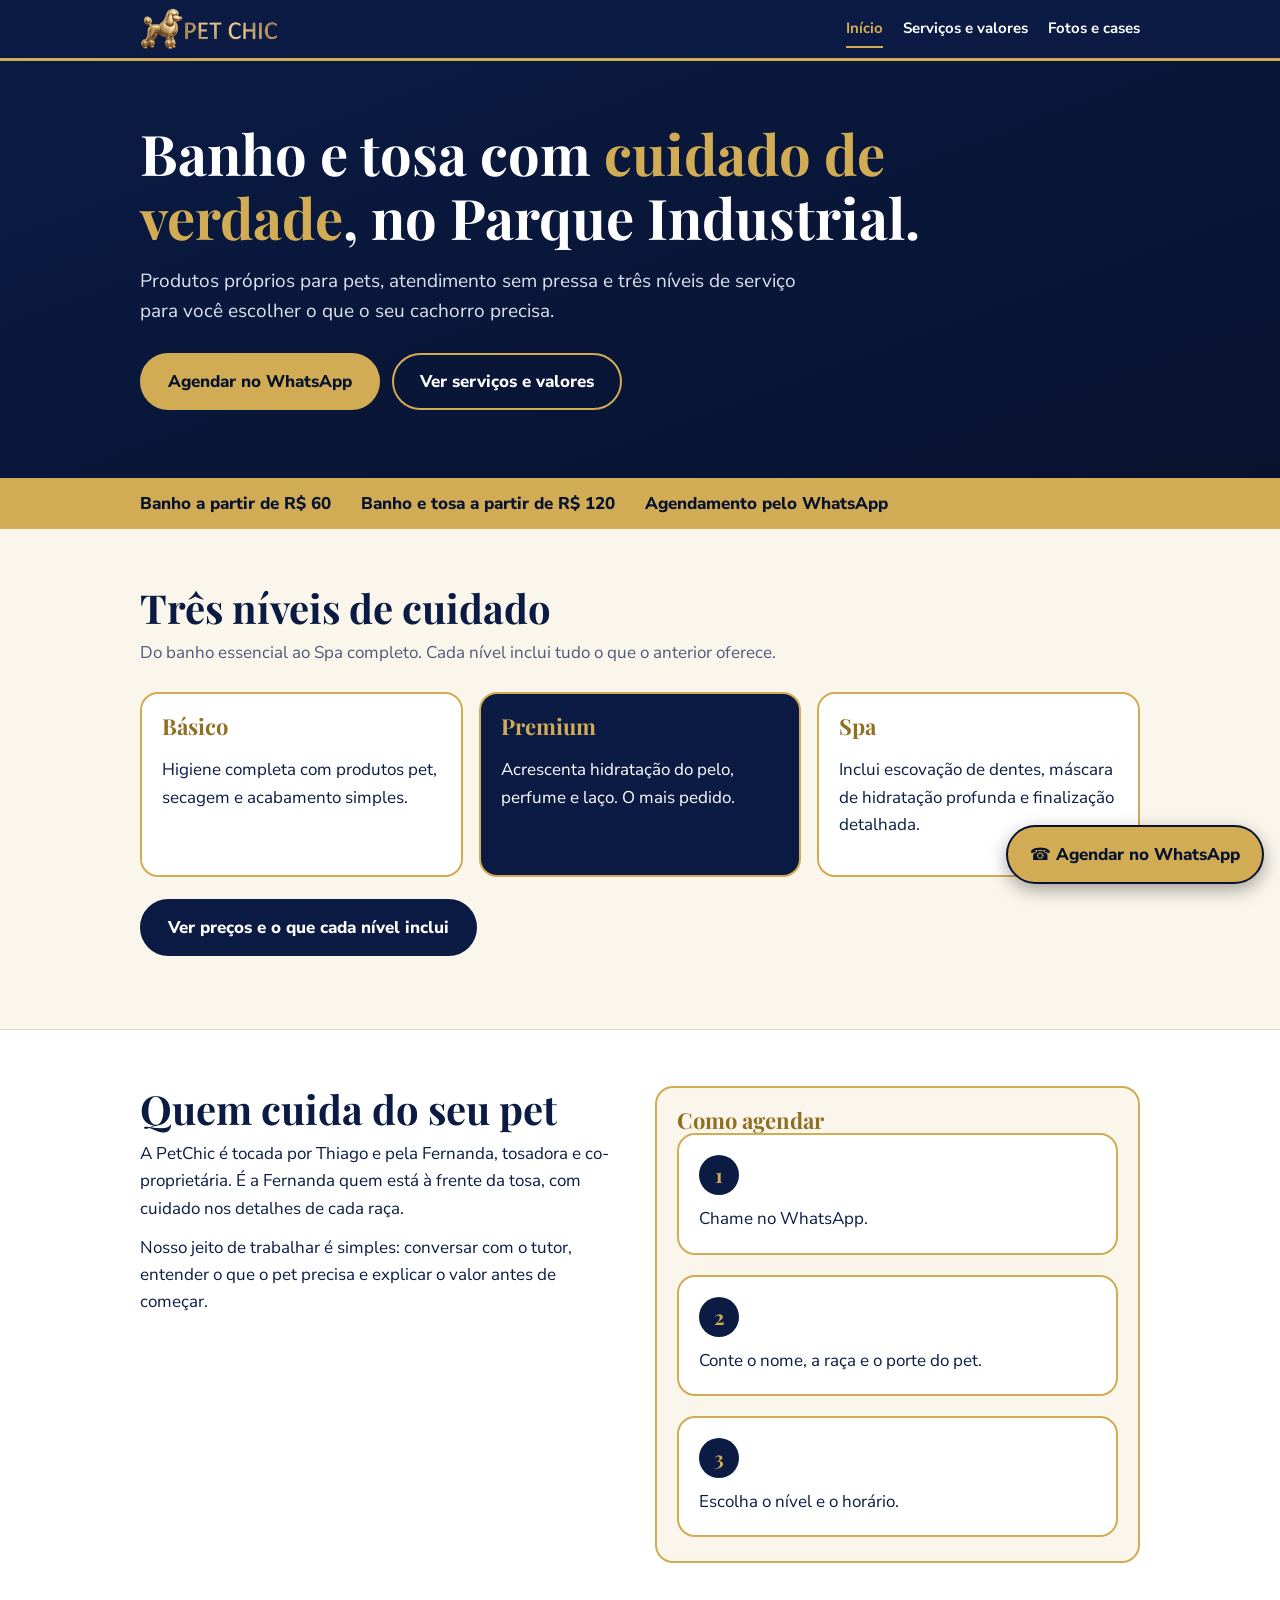
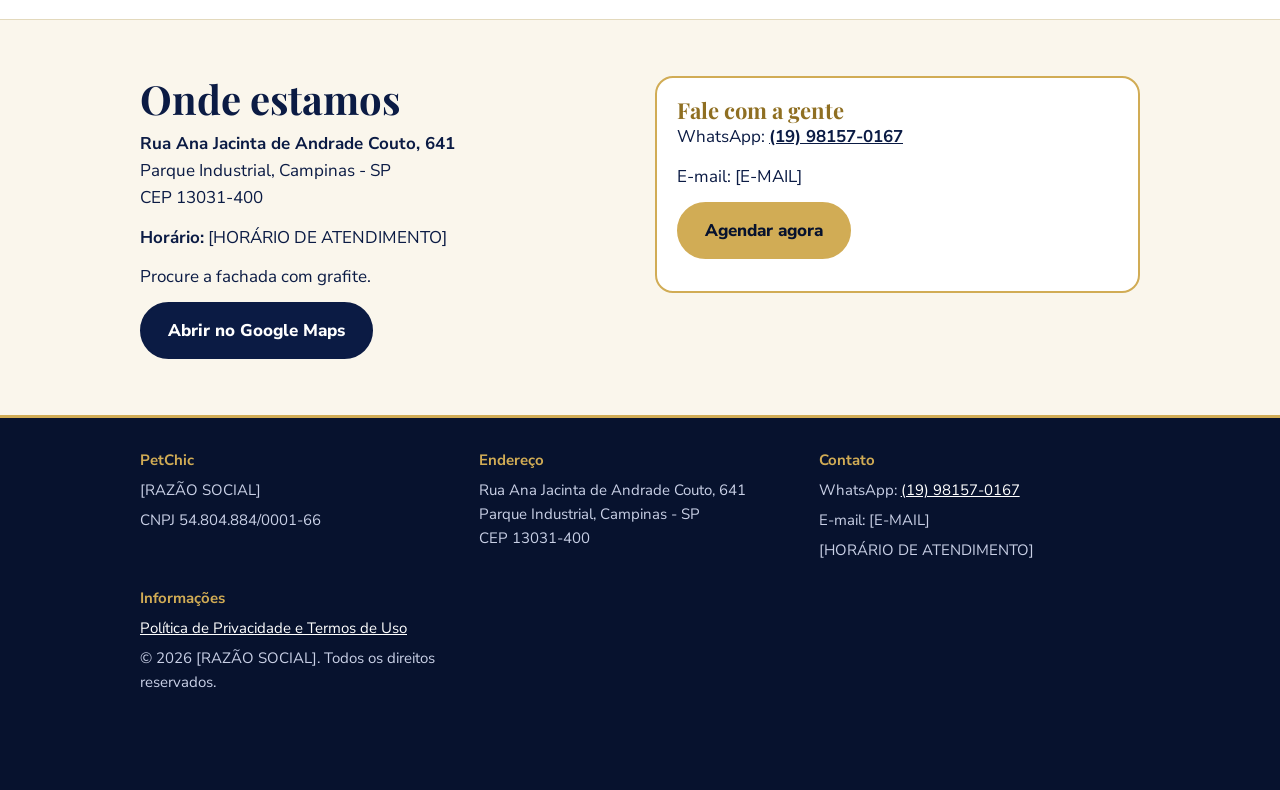
==== index.html @ 9958ef02 "Add files via upload" ====
<!doctype html>
<html lang="pt-BR"><head><meta charset="utf-8"><meta name="viewport" content="width=device-width, initial-scale=1">
<title>PetChic | Banho e tosa em Campinas - Parque Industrial</title><meta name="description" content="Banho e tosa em Campinas, no Parque Industrial. Níveis Básico, Premium e Spa, valores claros e agendamento pelo WhatsApp.">
<link rel="icon" href="assets/favicon.png"><link rel="preconnect" href="https://fonts.googleapis.com"><link rel="preconnect" href="https://fonts.gstatic.com" crossorigin>
<link href="https://fonts.googleapis.com/css2?family=Nunito+Sans:wght@400;700;800&family=Playfair+Display:wght@600;700&display=swap" rel="stylesheet">
<link rel="stylesheet" href="assets/style.css"><script type="application/ld+json">{"@context":"https://schema.org","@type":"PetStore","name":"PetChic","legalName":"[RAZÃO SOCIAL]","taxID":"54.804.884/0001-66","description":"Banho e tosa em Campinas","telephone":"+55 19 98157-0167","address":{"@type":"PostalAddress","streetAddress":"Rua Ana Jacinta de Andrade Couto, 641","addressLocality":"Campinas","addressRegion":"SP","postalCode":"13031-400","addressCountry":"BR"}}</script></head><body>
<header><div class="wrap"><a href="index.html"><img src="assets/logo.png" alt="PetChic - banho e tosa"></a><nav aria-label="Principal"><a href="index.html" aria-current="page">Início</a><a href="servicos.html">Serviços e valores</a><a href="fotos-e-cases.html">Fotos e cases</a></nav></div></header>
<main><div class="hero"><div class="wrap"><h1>Banho e tosa com <em>cuidado de verdade</em>, no Parque Industrial.</h1>
<p>Produtos próprios para pets, atendimento sem pressa e três níveis de serviço para você escolher o que o seu cachorro precisa.</p>
<div class="row"><a class="btn" href="https://wa.me/5519981570167?text=Ol%C3%A1%21%20Vim%20pelo%20site%20da%20PetChic%20e%20gostaria%20de%20agendar%20um%20atendimento." target="_blank" rel="noopener">Agendar no WhatsApp</a><a class="btn o" href="servicos.html">Ver serviços e valores</a></div></div></div>
<div class="facts"><div class="wrap"><ul><li>Banho a partir de R$ 60</li><li>Banho e tosa a partir de R$ 120</li><li>Agendamento pelo WhatsApp</li></ul></div></div>
<section><div class="wrap"><h2>Três níveis de cuidado</h2><p class="lead">Do banho essencial ao Spa completo. Cada nível inclui tudo o que o anterior oferece.</p>
<div class="cards"><div class="card"><h3>Básico</h3><p>Higiene completa com produtos pet, secagem e acabamento simples.</p></div><div class="card hl"><h3>Premium</h3><p>Acrescenta hidratação do pelo, perfume e laço. O mais pedido.</p></div><div class="card"><h3>Spa</h3><p>Inclui escovação de dentes, máscara de hidratação profunda e finalização detalhada.</p></div></div>
<p style="margin-top:22px"><a class="btn n" href="servicos.html">Ver preços e o que cada nível inclui</a></p></div></section>
<section class="alt"><div class="wrap two"><div><h2>Quem cuida do seu pet</h2>
<p>A PetChic é tocada por Thiago e pela Fernanda, tosadora e co-proprietária. É a Fernanda quem está à frente da tosa, com cuidado nos detalhes de cada raça.</p>
<p>Nosso jeito de trabalhar é simples: conversar com o tutor, entender o que o pet precisa e explicar o valor antes de começar.</p></div>
<div class="card"><h3>Como agendar</h3><ol class="steps" style="grid-template-columns:1fr"><li>Chame no WhatsApp.</li><li>Conte o nome, a raça e o porte do pet.</li><li>Escolha o nível e o horário.</li></ol></div></div></section>
<section><div class="wrap two"><div><h2>Onde estamos</h2><p><b>Rua Ana Jacinta de Andrade Couto, 641</b><br>Parque Industrial, Campinas - SP<br>CEP 13031-400</p><p><b>Horário:</b> [HORÁRIO DE ATENDIMENTO]</p><p>Procure a fachada com grafite.</p>
<a class="btn n" href="https://www.google.com/maps/search/?api=1&query=Rua+Ana+Jacinta+de+Andrade+Couto+641+Campinas+SP+13031-400" target="_blank" rel="noopener">Abrir no Google Maps</a></div>
<div class="card"><h3>Fale com a gente</h3><p>WhatsApp: <a href="https://wa.me/5519981570167?text=Ol%C3%A1%21%20Vim%20pelo%20site%20da%20PetChic%20e%20gostaria%20de%20agendar%20um%20atendimento."><b>(19) 98157-0167</b></a></p><p>E-mail: [E-MAIL]</p><p><a class="btn" href="https://wa.me/5519981570167?text=Ol%C3%A1%21%20Vim%20pelo%20site%20da%20PetChic%20e%20gostaria%20de%20agendar%20um%20atendimento." target="_blank" rel="noopener">Agendar agora</a></p></div></div></section></main>
<footer><div class="wrap">
<div><p><b>PetChic</b></p><p>[RAZÃO SOCIAL]</p><p>CNPJ 54.804.884/0001-66</p></div>
<div><p><b>Endereço</b></p><p>Rua Ana Jacinta de Andrade Couto, 641<br>Parque Industrial, Campinas - SP<br>CEP 13031-400</p></div>
<div><p><b>Contato</b></p><p>WhatsApp: <a href="https://wa.me/5519981570167?text=Ol%C3%A1%21%20Vim%20pelo%20site%20da%20PetChic%20e%20gostaria%20de%20agendar%20um%20atendimento.">(19) 98157-0167</a></p><p>E-mail: [E-MAIL]</p><p>[HORÁRIO DE ATENDIMENTO]</p></div>
<div><p><b>Informações</b></p><p><a href="privacidade.html">Política de Privacidade e Termos de Uso</a></p><p>&copy; 2026 [RAZÃO SOCIAL]. Todos os direitos reservados.</p></div>
</div></footer>
<a class="wa" href="https://wa.me/5519981570167?text=Ol%C3%A1%21%20Vim%20pelo%20site%20da%20PetChic%20e%20gostaria%20de%20agendar%20um%20atendimento." target="_blank" rel="noopener" aria-label="Agendar pelo WhatsApp">&#9742; <span>Agendar no WhatsApp</span></a>
</body></html>
---- assets/style.css ----
:root{--navy:#0B1B44;--navy2:#07122E;--gold:#D1AC55;--gold2:#8F6F22;--cream:#FAF6EC;--ink:#0B1B44;--mut:#52597A;--line:#E3D9BC}
*{box-sizing:border-box}html{scroll-behavior:smooth}
body{margin:0;font-family:'Nunito Sans',system-ui,sans-serif;color:var(--ink);background:var(--cream);line-height:1.6;font-size:17px}
h1,h2,h3,h4{font-family:'Playfair Display',Georgia,serif;line-height:1.15;margin:0}
a{color:inherit}:focus-visible{outline:3px solid var(--gold);outline-offset:3px}
.wrap{max-width:1040px;margin:0 auto;padding:0 20px}
.btn{display:inline-block;background:var(--gold);color:var(--navy2);font-weight:800;text-decoration:none;padding:13px 26px;border-radius:99px;border:2px solid var(--gold);min-height:46px}
.btn:hover{background:transparent;color:var(--gold)}.btn.o{background:transparent;color:#fff;border-color:var(--gold)}.btn.o:hover{background:var(--gold);color:var(--navy2)}
.btn.n{background:var(--navy);border-color:var(--navy);color:#fff}.btn.n:hover{background:transparent;color:var(--navy)}
header{background:var(--navy);border-bottom:3px solid var(--gold);position:sticky;top:0;z-index:5}
header .wrap{display:flex;align-items:center;justify-content:space-between;gap:10px 20px;flex-wrap:wrap;padding-top:8px;padding-bottom:8px}
header img{height:42px;width:auto;display:block}
nav{display:flex;gap:6px 20px;flex-wrap:wrap}nav a{color:#fff;text-decoration:none;font-weight:700;font-size:15px;padding:6px 0;border-bottom:2px solid transparent}
nav a:hover,nav a[aria-current]{border-color:var(--gold);color:var(--gold)}
.hero{background:linear-gradient(160deg,var(--navy),var(--navy2));color:#fff;padding:60px 0 68px}
.hero.s{padding:44px 0 48px}.hero h1{font-size:clamp(34px,5.5vw,56px);max-width:16em}.hero h1 em{color:var(--gold);font-style:normal}
.hero p{font-size:19px;max-width:36em;color:#DCE2F2;margin:16px 0 26px}.row{display:flex;flex-wrap:wrap;gap:12px}
.facts{background:var(--gold);color:var(--navy2)}.facts ul{list-style:none;margin:0;padding:12px 0;display:flex;flex-wrap:wrap;gap:6px 30px;font-weight:800}
section{padding:56px 0}section h2{font-size:clamp(28px,4vw,40px);margin-bottom:8px}.lead{color:var(--mut);max-width:40em;margin:0 0 26px}
.alt{background:#fff;border-top:1px solid var(--line);border-bottom:1px solid var(--line)}
.cards{display:grid;grid-template-columns:repeat(auto-fit,minmax(250px,1fr));gap:16px}
.card{background:#fff;border:2px solid var(--gold);border-radius:18px;padding:20px}.alt .card{background:var(--cream)}
.card.hl{background:var(--navy);color:#fff}.card h3,.card h4{font-size:22px;color:var(--gold2)}.hl h3,.hl h4{color:var(--gold)}
.tag{display:inline-block;background:var(--gold);color:var(--navy2);font-size:12px;font-weight:800;letter-spacing:.08em;padding:2px 12px;border-radius:99px;margin-bottom:6px}
.price{font-family:'Playfair Display',Georgia,serif;font-size:40px;font-weight:700;margin:2px 0 8px}.price small{font-size:16px;font-family:'Nunito Sans',sans-serif;font-weight:800}
.card ul{margin:0;padding-left:20px;font-size:16px}.card li{margin-bottom:4px}.card li::marker{color:var(--gold)}
.grp{margin-top:34px}.grp h3{font-size:28px;border-bottom:3px solid var(--gold);display:inline-block;margin-bottom:14px}
.note{margin-top:22px;background:#fff;border:2px solid var(--line);border-radius:14px;padding:16px 20px}
.pack{background:var(--navy);color:#fff;border-radius:18px;padding:22px 26px;display:flex;flex-wrap:wrap;align-items:center;justify-content:space-between;gap:16px;margin-top:30px}
.pack h3{color:var(--gold)}.pack p{margin:4px 0 0;color:#DCE2F2}
.steps{list-style:none;counter-reset:s;margin:0;padding:0;display:grid;grid-template-columns:repeat(auto-fit,minmax(240px,1fr));gap:16px}
.steps li{counter-increment:s;background:#fff;border:2px solid var(--gold);border-radius:18px;padding:20px}
.steps li::before{content:counter(s);display:flex;align-items:center;justify-content:center;width:40px;height:40px;border-radius:50%;background:var(--navy);color:var(--gold);font-family:'Playfair Display',serif;font-weight:700;font-size:20px;margin-bottom:10px}
.two{display:grid;grid-template-columns:repeat(auto-fit,minmax(290px,1fr));gap:30px;align-items:start}.two p{margin:0 0 12px}
.gal{display:grid;grid-template-columns:repeat(auto-fill,minmax(230px,1fr));gap:14px}
.ph{position:relative;aspect-ratio:4/3;border-radius:16px;overflow:hidden;background:var(--navy);border:2px solid var(--gold);margin:0}
.ph img{width:100%;height:100%;object-fit:cover;display:block}.ph figcaption{position:absolute;left:0;right:0;bottom:0;background:rgba(7,18,46,.78);color:#fff;font-size:14px;padding:6px 12px}
.ph.empty img{display:none}.ph.empty::before{content:"Foto em breve";position:absolute;inset:0;display:flex;align-items:center;justify-content:center;color:var(--gold);font-family:'Playfair Display',serif;font-size:20px}
.case{background:#fff;border:2px solid var(--gold);border-radius:18px;padding:18px;margin-bottom:18px}.case .gal{margin:12px 0}.case h3{font-size:23px;color:var(--gold2)}.case p{margin:6px 0 0}
.legal h2{font-size:24px;margin:28px 0 6px}.legal p,.legal li{max-width:46em}
footer{background:var(--navy2);color:#C9D0E6;padding:30px 0 90px;font-size:15px;border-top:3px solid var(--gold)}
footer .wrap{display:grid;grid-template-columns:repeat(auto-fit,minmax(260px,1fr));gap:18px}footer b{color:var(--gold)}footer a{color:#fff}footer p{margin:0 0 6px}
.wa{position:fixed;right:16px;bottom:16px;z-index:9;background:var(--gold);color:var(--navy2);font-weight:800;text-decoration:none;padding:14px 22px;border-radius:99px;box-shadow:0 6px 18px rgba(0,0,0,.35);border:2px solid var(--navy2)}
.wa:hover{background:#fff}
@media(max-width:560px){section{padding:42px 0}.hero{padding:42px 0 48px}header img{height:36px}.wa span{display:none}}
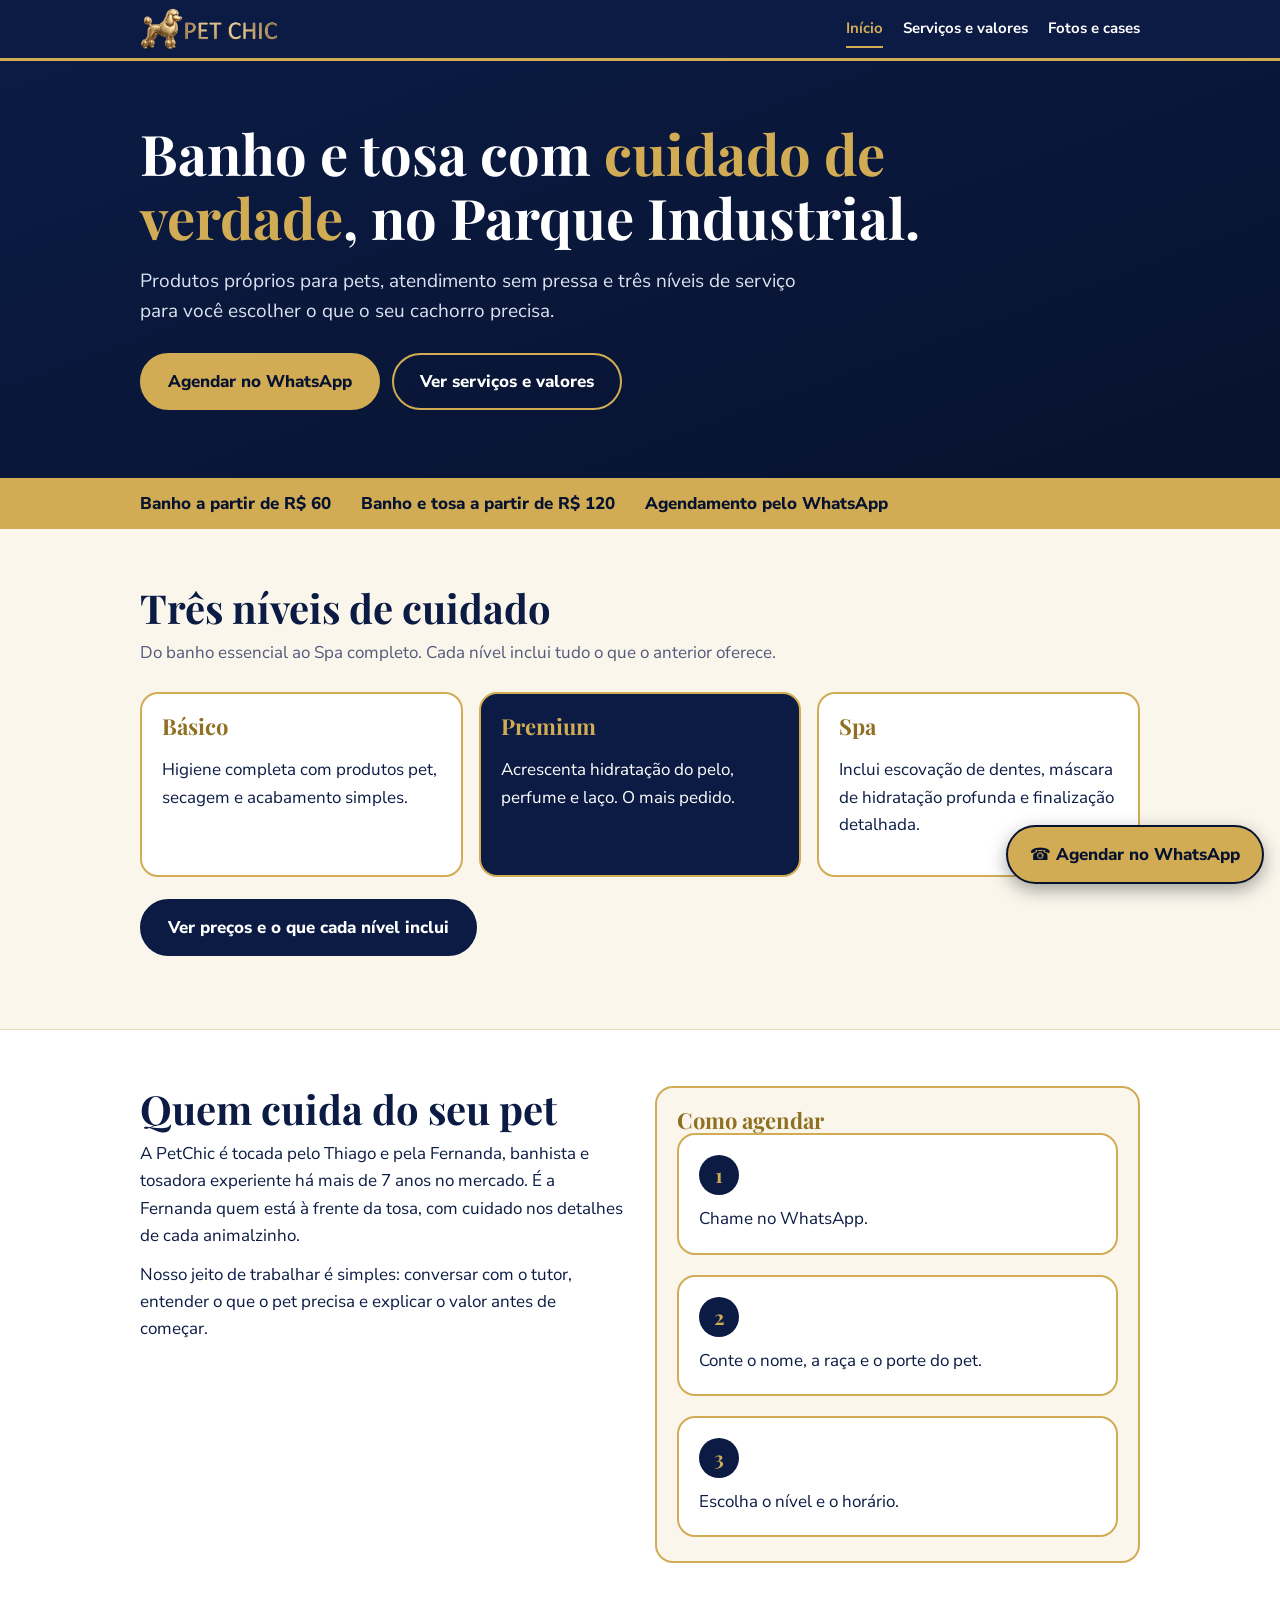
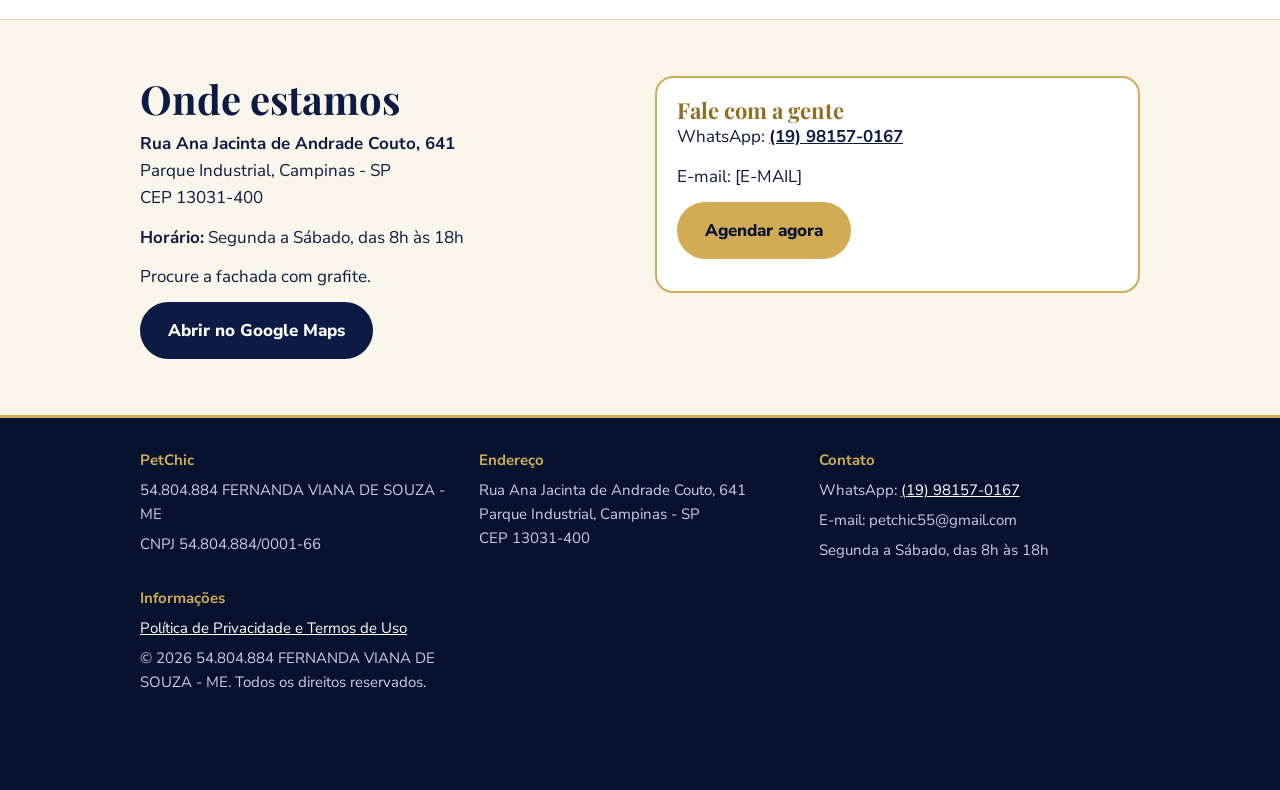
==== commit 2f54bdf3: "Update index.html" ====
--- a/index.html
+++ b/index.html
@@ -3,7 +3,7 @@
 <title>PetChic | Banho e tosa em Campinas - Parque Industrial</title><meta name="description" content="Banho e tosa em Campinas, no Parque Industrial. Níveis Básico, Premium e Spa, valores claros e agendamento pelo WhatsApp.">
 <link rel="icon" href="assets/favicon.png"><link rel="preconnect" href="https://fonts.googleapis.com"><link rel="preconnect" href="https://fonts.gstatic.com" crossorigin>
 <link href="https://fonts.googleapis.com/css2?family=Nunito+Sans:wght@400;700;800&family=Playfair+Display:wght@600;700&display=swap" rel="stylesheet">
-<link rel="stylesheet" href="assets/style.css"><script type="application/ld+json">{"@context":"https://schema.org","@type":"PetStore","name":"PetChic","legalName":"[RAZÃO SOCIAL]","taxID":"54.804.884/0001-66","description":"Banho e tosa em Campinas","telephone":"+55 19 98157-0167","address":{"@type":"PostalAddress","streetAddress":"Rua Ana Jacinta de Andrade Couto, 641","addressLocality":"Campinas","addressRegion":"SP","postalCode":"13031-400","addressCountry":"BR"}}</script></head><body>
+<link rel="stylesheet" href="assets/style.css"><script type="application/ld+json">{"@context":"https://schema.org","@type":"PetStore","name":"PetChic","legalName":"54.804.884 FERNANDA VIANA DE SOUZA - ME","taxID":"54.804.884/0001-66","description":"Banho e tosa em Campinas","telephone":"+55 19 98157-0167","address":{"@type":"PostalAddress","streetAddress":"Rua Ana Jacinta de Andrade Couto, 641","addressLocality":"Campinas","addressRegion":"SP","postalCode":"13031-400","addressCountry":"BR"}}</script></head><body>
 <header><div class="wrap"><a href="index.html"><img src="assets/logo.png" alt="PetChic - banho e tosa"></a><nav aria-label="Principal"><a href="index.html" aria-current="page">Início</a><a href="servicos.html">Serviços e valores</a><a href="fotos-e-cases.html">Fotos e cases</a></nav></div></header>
 <main><div class="hero"><div class="wrap"><h1>Banho e tosa com <em>cuidado de verdade</em>, no Parque Industrial.</h1>
 <p>Produtos próprios para pets, atendimento sem pressa e três níveis de serviço para você escolher o que o seu cachorro precisa.</p>
@@ -13,17 +13,17 @@
 <div class="cards"><div class="card"><h3>Básico</h3><p>Higiene completa com produtos pet, secagem e acabamento simples.</p></div><div class="card hl"><h3>Premium</h3><p>Acrescenta hidratação do pelo, perfume e laço. O mais pedido.</p></div><div class="card"><h3>Spa</h3><p>Inclui escovação de dentes, máscara de hidratação profunda e finalização detalhada.</p></div></div>
 <p style="margin-top:22px"><a class="btn n" href="servicos.html">Ver preços e o que cada nível inclui</a></p></div></section>
 <section class="alt"><div class="wrap two"><div><h2>Quem cuida do seu pet</h2>
-<p>A PetChic é tocada por Thiago e pela Fernanda, tosadora e co-proprietária. É a Fernanda quem está à frente da tosa, com cuidado nos detalhes de cada raça.</p>
+<p>A PetChic é tocada pelo Thiago e pela Fernanda, banhista e tosadora experiente há mais de 7 anos no mercado. É a Fernanda quem está à frente da tosa, com cuidado nos detalhes de cada animalzinho.</p>
 <p>Nosso jeito de trabalhar é simples: conversar com o tutor, entender o que o pet precisa e explicar o valor antes de começar.</p></div>
 <div class="card"><h3>Como agendar</h3><ol class="steps" style="grid-template-columns:1fr"><li>Chame no WhatsApp.</li><li>Conte o nome, a raça e o porte do pet.</li><li>Escolha o nível e o horário.</li></ol></div></div></section>
-<section><div class="wrap two"><div><h2>Onde estamos</h2><p><b>Rua Ana Jacinta de Andrade Couto, 641</b><br>Parque Industrial, Campinas - SP<br>CEP 13031-400</p><p><b>Horário:</b> [HORÁRIO DE ATENDIMENTO]</p><p>Procure a fachada com grafite.</p>
+<section><div class="wrap two"><div><h2>Onde estamos</h2><p><b>Rua Ana Jacinta de Andrade Couto, 641</b><br>Parque Industrial, Campinas - SP<br>CEP 13031-400</p><p><b>Horário:</b> Segunda a Sábado, das 8h às 18h</p><p>Procure a fachada com grafite.</p>
 <a class="btn n" href="https://www.google.com/maps/search/?api=1&query=Rua+Ana+Jacinta+de+Andrade+Couto+641+Campinas+SP+13031-400" target="_blank" rel="noopener">Abrir no Google Maps</a></div>
 <div class="card"><h3>Fale com a gente</h3><p>WhatsApp: <a href="https://wa.me/5519981570167?text=Ol%C3%A1%21%20Vim%20pelo%20site%20da%20PetChic%20e%20gostaria%20de%20agendar%20um%20atendimento."><b>(19) 98157-0167</b></a></p><p>E-mail: [E-MAIL]</p><p><a class="btn" href="https://wa.me/5519981570167?text=Ol%C3%A1%21%20Vim%20pelo%20site%20da%20PetChic%20e%20gostaria%20de%20agendar%20um%20atendimento." target="_blank" rel="noopener">Agendar agora</a></p></div></div></section></main>
 <footer><div class="wrap">
-<div><p><b>PetChic</b></p><p>[RAZÃO SOCIAL]</p><p>CNPJ 54.804.884/0001-66</p></div>
+<div><p><b>PetChic</b></p><p>54.804.884 FERNANDA VIANA DE SOUZA - ME</p><p>CNPJ 54.804.884/0001-66</p></div>
 <div><p><b>Endereço</b></p><p>Rua Ana Jacinta de Andrade Couto, 641<br>Parque Industrial, Campinas - SP<br>CEP 13031-400</p></div>
-<div><p><b>Contato</b></p><p>WhatsApp: <a href="https://wa.me/5519981570167?text=Ol%C3%A1%21%20Vim%20pelo%20site%20da%20PetChic%20e%20gostaria%20de%20agendar%20um%20atendimento.">(19) 98157-0167</a></p><p>E-mail: [E-MAIL]</p><p>[HORÁRIO DE ATENDIMENTO]</p></div>
-<div><p><b>Informações</b></p><p><a href="privacidade.html">Política de Privacidade e Termos de Uso</a></p><p>&copy; 2026 [RAZÃO SOCIAL]. Todos os direitos reservados.</p></div>
+<div><p><b>Contato</b></p><p>WhatsApp: <a href="https://wa.me/5519981570167?text=Ol%C3%A1%21%20Vim%20pelo%20site%20da%20PetChic%20e%20gostaria%20de%20agendar%20um%20atendimento.">(19) 98157-0167</a></p><p>E-mail: petchic55@gmail.com</p><p>Segunda a Sábado, das 8h às 18h</p></div>
+<div><p><b>Informações</b></p><p><a href="privacidade.html">Política de Privacidade e Termos de Uso</a></p><p>&copy; 2026 54.804.884 FERNANDA VIANA DE SOUZA - ME. Todos os direitos reservados.</p></div>
 </div></footer>
 <a class="wa" href="https://wa.me/5519981570167?text=Ol%C3%A1%21%20Vim%20pelo%20site%20da%20PetChic%20e%20gostaria%20de%20agendar%20um%20atendimento." target="_blank" rel="noopener" aria-label="Agendar pelo WhatsApp">&#9742; <span>Agendar no WhatsApp</span></a>
-</body></html>+</body></html>
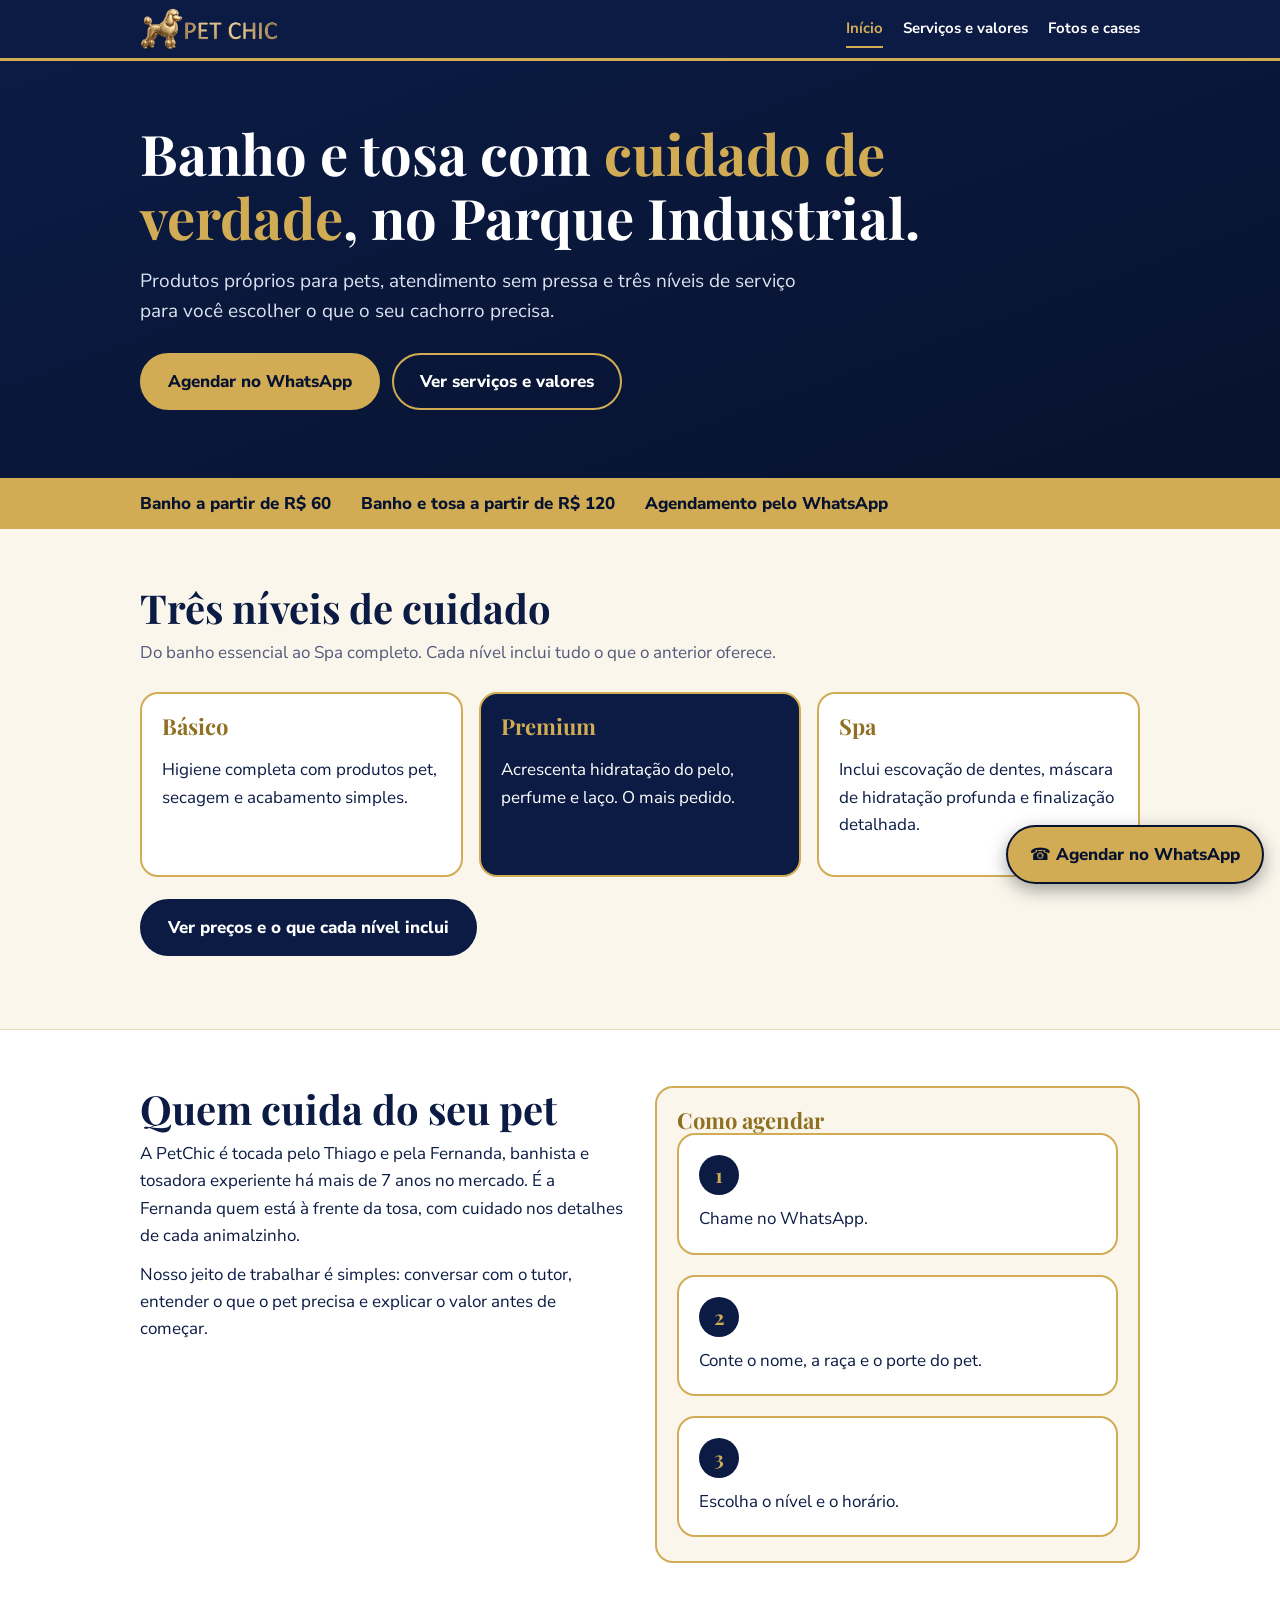
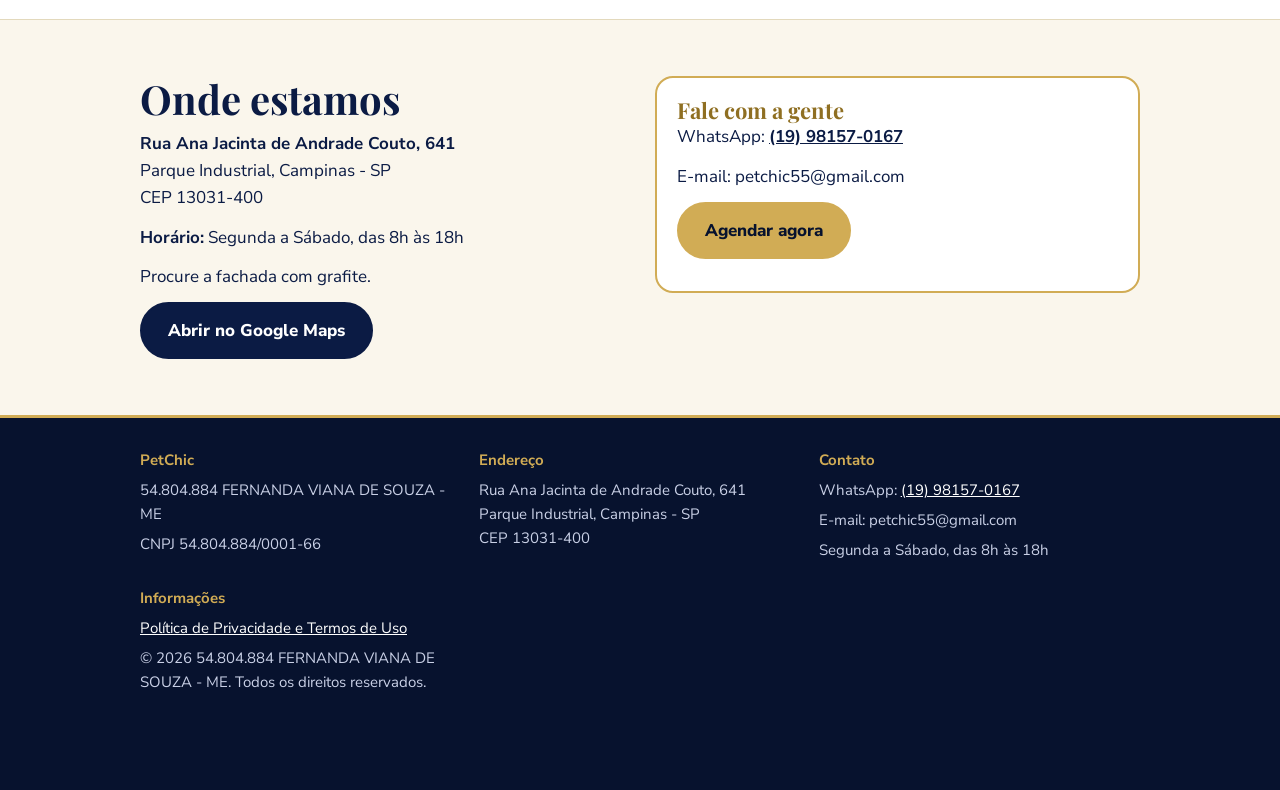
==== commit b9a8a812: "Update index.html" ====
--- a/index.html
+++ b/index.html
@@ -18,7 +18,7 @@
 <div class="card"><h3>Como agendar</h3><ol class="steps" style="grid-template-columns:1fr"><li>Chame no WhatsApp.</li><li>Conte o nome, a raça e o porte do pet.</li><li>Escolha o nível e o horário.</li></ol></div></div></section>
 <section><div class="wrap two"><div><h2>Onde estamos</h2><p><b>Rua Ana Jacinta de Andrade Couto, 641</b><br>Parque Industrial, Campinas - SP<br>CEP 13031-400</p><p><b>Horário:</b> Segunda a Sábado, das 8h às 18h</p><p>Procure a fachada com grafite.</p>
 <a class="btn n" href="https://www.google.com/maps/search/?api=1&query=Rua+Ana+Jacinta+de+Andrade+Couto+641+Campinas+SP+13031-400" target="_blank" rel="noopener">Abrir no Google Maps</a></div>
-<div class="card"><h3>Fale com a gente</h3><p>WhatsApp: <a href="https://wa.me/5519981570167?text=Ol%C3%A1%21%20Vim%20pelo%20site%20da%20PetChic%20e%20gostaria%20de%20agendar%20um%20atendimento."><b>(19) 98157-0167</b></a></p><p>E-mail: [E-MAIL]</p><p><a class="btn" href="https://wa.me/5519981570167?text=Ol%C3%A1%21%20Vim%20pelo%20site%20da%20PetChic%20e%20gostaria%20de%20agendar%20um%20atendimento." target="_blank" rel="noopener">Agendar agora</a></p></div></div></section></main>
+<div class="card"><h3>Fale com a gente</h3><p>WhatsApp: <a href="https://wa.me/5519981570167?text=Ol%C3%A1%21%20Vim%20pelo%20site%20da%20PetChic%20e%20gostaria%20de%20agendar%20um%20atendimento."><b>(19) 98157-0167</b></a></p><p>E-mail: petchic55@gmail.com</p><p><a class="btn" href="https://wa.me/5519981570167?text=Ol%C3%A1%21%20Vim%20pelo%20site%20da%20PetChic%20e%20gostaria%20de%20agendar%20um%20atendimento." target="_blank" rel="noopener">Agendar agora</a></p></div></div></section></main>
 <footer><div class="wrap">
 <div><p><b>PetChic</b></p><p>54.804.884 FERNANDA VIANA DE SOUZA - ME</p><p>CNPJ 54.804.884/0001-66</p></div>
 <div><p><b>Endereço</b></p><p>Rua Ana Jacinta de Andrade Couto, 641<br>Parque Industrial, Campinas - SP<br>CEP 13031-400</p></div>
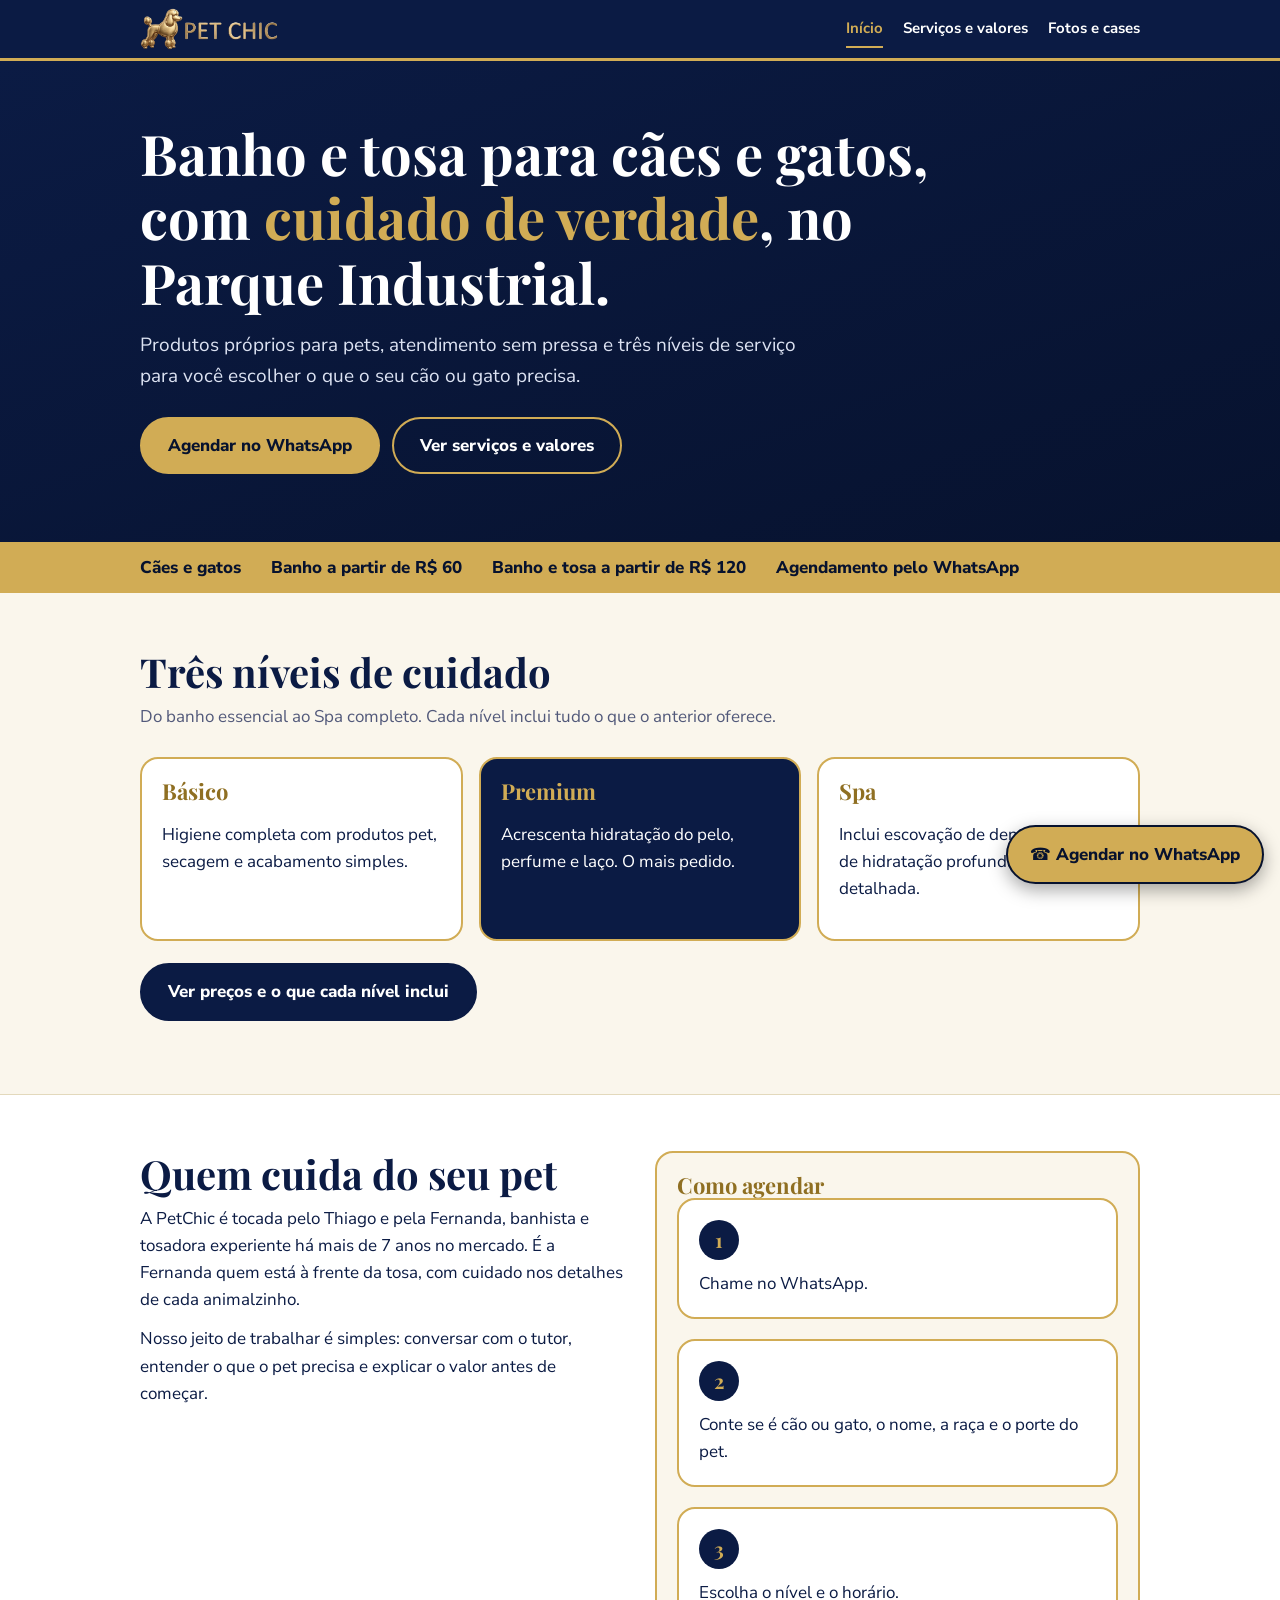
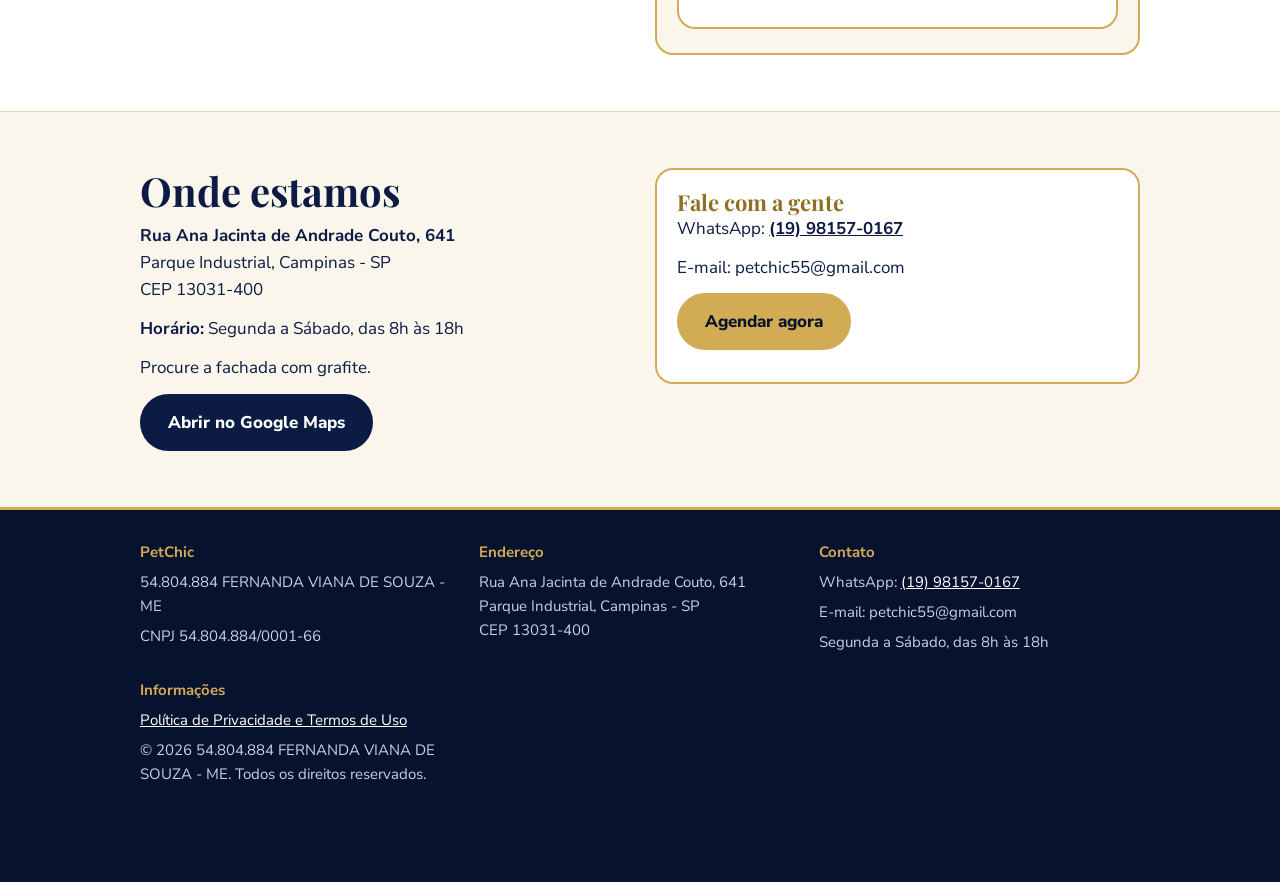
==== commit 4333dae4: "Update index.html" ====
--- a/index.html
+++ b/index.html
@@ -1,21 +1,21 @@
 <!doctype html>
 <html lang="pt-BR"><head><meta charset="utf-8"><meta name="viewport" content="width=device-width, initial-scale=1">
-<title>PetChic | Banho e tosa em Campinas - Parque Industrial</title><meta name="description" content="Banho e tosa em Campinas, no Parque Industrial. Níveis Básico, Premium e Spa, valores claros e agendamento pelo WhatsApp.">
+<title>PetChic | Banho e tosa em Campinas</title><meta name="description" content="Banho e tosa para cães e gatos em Campinas, no Parque Industrial. Níveis Básico, Premium e Spa, valores claros e agendamento pelo WhatsApp.">
 <link rel="icon" href="assets/favicon.png"><link rel="preconnect" href="https://fonts.googleapis.com"><link rel="preconnect" href="https://fonts.gstatic.com" crossorigin>
 <link href="https://fonts.googleapis.com/css2?family=Nunito+Sans:wght@400;700;800&family=Playfair+Display:wght@600;700&display=swap" rel="stylesheet">
 <link rel="stylesheet" href="assets/style.css"><script type="application/ld+json">{"@context":"https://schema.org","@type":"PetStore","name":"PetChic","legalName":"54.804.884 FERNANDA VIANA DE SOUZA - ME","taxID":"54.804.884/0001-66","description":"Banho e tosa em Campinas","telephone":"+55 19 98157-0167","address":{"@type":"PostalAddress","streetAddress":"Rua Ana Jacinta de Andrade Couto, 641","addressLocality":"Campinas","addressRegion":"SP","postalCode":"13031-400","addressCountry":"BR"}}</script></head><body>
 <header><div class="wrap"><a href="index.html"><img src="assets/logo.png" alt="PetChic - banho e tosa"></a><nav aria-label="Principal"><a href="index.html" aria-current="page">Início</a><a href="servicos.html">Serviços e valores</a><a href="fotos-e-cases.html">Fotos e cases</a></nav></div></header>
-<main><div class="hero"><div class="wrap"><h1>Banho e tosa com <em>cuidado de verdade</em>, no Parque Industrial.</h1>
-<p>Produtos próprios para pets, atendimento sem pressa e três níveis de serviço para você escolher o que o seu cachorro precisa.</p>
+<main><div class="hero"><div class="wrap"><h1>Banho e tosa para cães e gatos, com <em>cuidado de verdade</em>, no Parque Industrial.</h1>
+<p>Produtos próprios para pets, atendimento sem pressa e três níveis de serviço para você escolher o que o seu cão ou gato precisa.</p>
 <div class="row"><a class="btn" href="https://wa.me/5519981570167?text=Ol%C3%A1%21%20Vim%20pelo%20site%20da%20PetChic%20e%20gostaria%20de%20agendar%20um%20atendimento." target="_blank" rel="noopener">Agendar no WhatsApp</a><a class="btn o" href="servicos.html">Ver serviços e valores</a></div></div></div>
-<div class="facts"><div class="wrap"><ul><li>Banho a partir de R$ 60</li><li>Banho e tosa a partir de R$ 120</li><li>Agendamento pelo WhatsApp</li></ul></div></div>
+<div class="facts"><div class="wrap"><ul><li>Cães e gatos</li><li>Banho a partir de R$ 60</li><li>Banho e tosa a partir de R$ 120</li><li>Agendamento pelo WhatsApp</li></ul></div></div>
 <section><div class="wrap"><h2>Três níveis de cuidado</h2><p class="lead">Do banho essencial ao Spa completo. Cada nível inclui tudo o que o anterior oferece.</p>
 <div class="cards"><div class="card"><h3>Básico</h3><p>Higiene completa com produtos pet, secagem e acabamento simples.</p></div><div class="card hl"><h3>Premium</h3><p>Acrescenta hidratação do pelo, perfume e laço. O mais pedido.</p></div><div class="card"><h3>Spa</h3><p>Inclui escovação de dentes, máscara de hidratação profunda e finalização detalhada.</p></div></div>
 <p style="margin-top:22px"><a class="btn n" href="servicos.html">Ver preços e o que cada nível inclui</a></p></div></section>
 <section class="alt"><div class="wrap two"><div><h2>Quem cuida do seu pet</h2>
 <p>A PetChic é tocada pelo Thiago e pela Fernanda, banhista e tosadora experiente há mais de 7 anos no mercado. É a Fernanda quem está à frente da tosa, com cuidado nos detalhes de cada animalzinho.</p>
 <p>Nosso jeito de trabalhar é simples: conversar com o tutor, entender o que o pet precisa e explicar o valor antes de começar.</p></div>
-<div class="card"><h3>Como agendar</h3><ol class="steps" style="grid-template-columns:1fr"><li>Chame no WhatsApp.</li><li>Conte o nome, a raça e o porte do pet.</li><li>Escolha o nível e o horário.</li></ol></div></div></section>
+<div class="card"><h3>Como agendar</h3><ol class="steps" style="grid-template-columns:1fr"><li>Chame no WhatsApp.</li><li>Conte se é cão ou gato, o nome, a raça e o porte do pet.</li><li>Escolha o nível e o horário.</li></ol></div></div></section>
 <section><div class="wrap two"><div><h2>Onde estamos</h2><p><b>Rua Ana Jacinta de Andrade Couto, 641</b><br>Parque Industrial, Campinas - SP<br>CEP 13031-400</p><p><b>Horário:</b> Segunda a Sábado, das 8h às 18h</p><p>Procure a fachada com grafite.</p>
 <a class="btn n" href="https://www.google.com/maps/search/?api=1&query=Rua+Ana+Jacinta+de+Andrade+Couto+641+Campinas+SP+13031-400" target="_blank" rel="noopener">Abrir no Google Maps</a></div>
 <div class="card"><h3>Fale com a gente</h3><p>WhatsApp: <a href="https://wa.me/5519981570167?text=Ol%C3%A1%21%20Vim%20pelo%20site%20da%20PetChic%20e%20gostaria%20de%20agendar%20um%20atendimento."><b>(19) 98157-0167</b></a></p><p>E-mail: petchic55@gmail.com</p><p><a class="btn" href="https://wa.me/5519981570167?text=Ol%C3%A1%21%20Vim%20pelo%20site%20da%20PetChic%20e%20gostaria%20de%20agendar%20um%20atendimento." target="_blank" rel="noopener">Agendar agora</a></p></div></div></section></main>
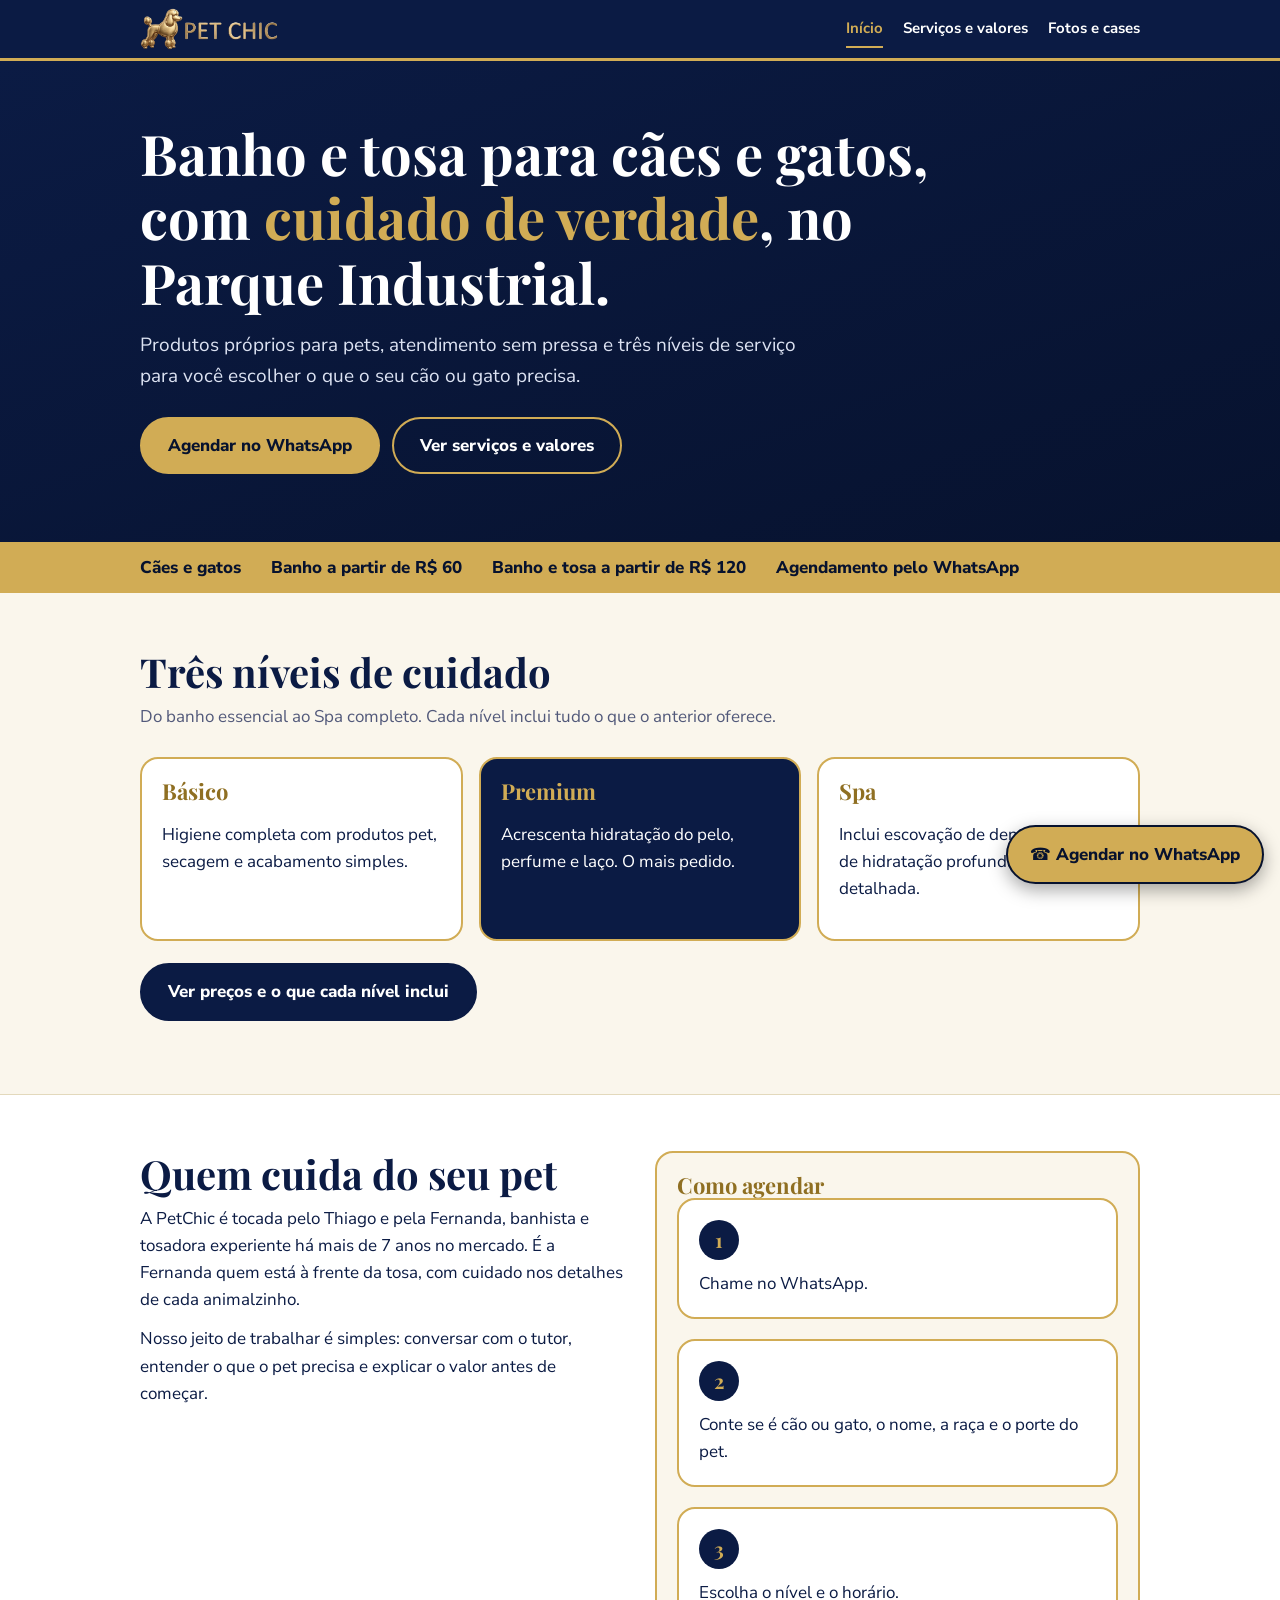
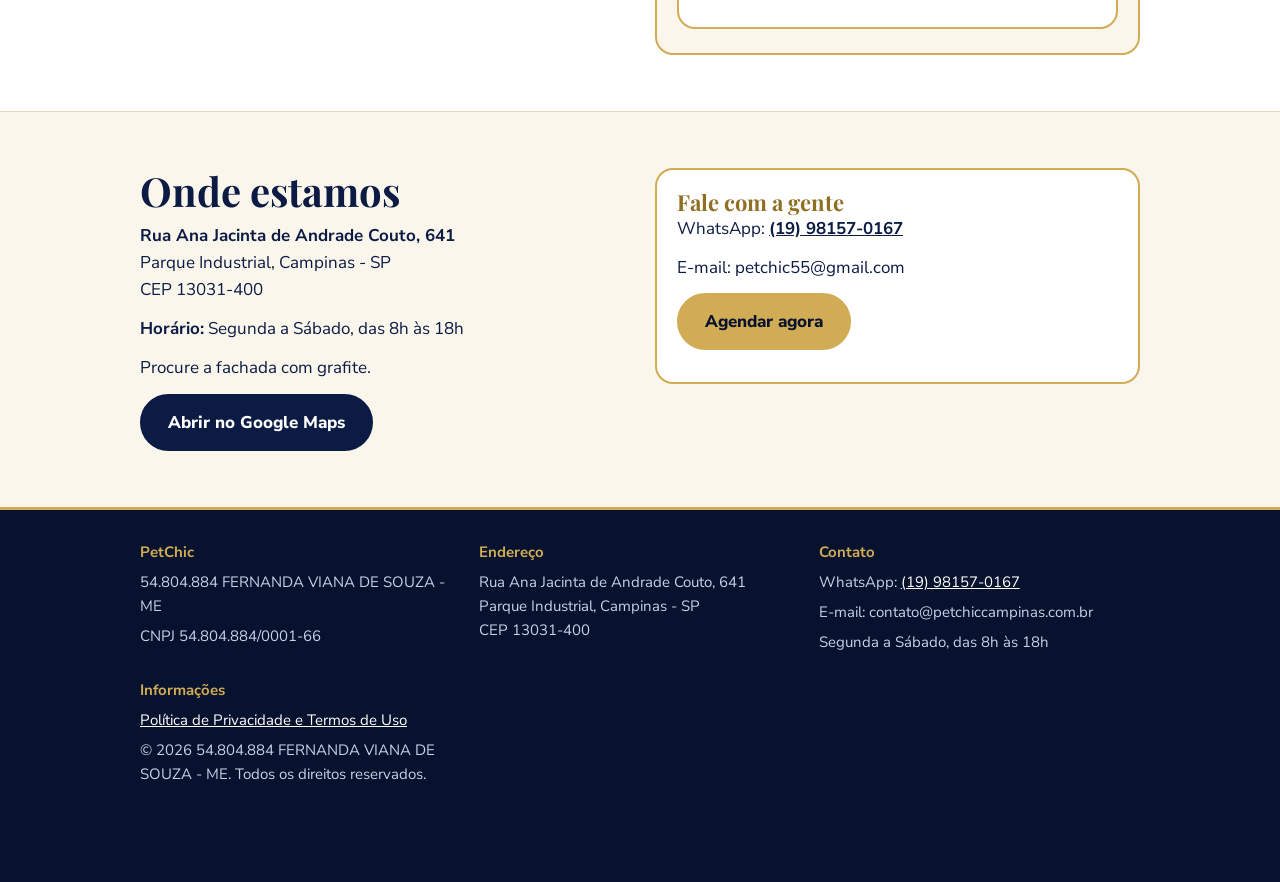
==== commit 059821f9: "Update index.html" ====
--- a/index.html
+++ b/index.html
@@ -22,7 +22,7 @@
 <footer><div class="wrap">
 <div><p><b>PetChic</b></p><p>54.804.884 FERNANDA VIANA DE SOUZA - ME</p><p>CNPJ 54.804.884/0001-66</p></div>
 <div><p><b>Endereço</b></p><p>Rua Ana Jacinta de Andrade Couto, 641<br>Parque Industrial, Campinas - SP<br>CEP 13031-400</p></div>
-<div><p><b>Contato</b></p><p>WhatsApp: <a href="https://wa.me/5519981570167?text=Ol%C3%A1%21%20Vim%20pelo%20site%20da%20PetChic%20e%20gostaria%20de%20agendar%20um%20atendimento.">(19) 98157-0167</a></p><p>E-mail: petchic55@gmail.com</p><p>Segunda a Sábado, das 8h às 18h</p></div>
+<div><p><b>Contato</b></p><p>WhatsApp: <a href="https://wa.me/5519981570167?text=Ol%C3%A1%21%20Vim%20pelo%20site%20da%20PetChic%20e%20gostaria%20de%20agendar%20um%20atendimento.">(19) 98157-0167</a></p><p>E-mail: contato@petchiccampinas.com.br</p><p>Segunda a Sábado, das 8h às 18h</p></div>
 <div><p><b>Informações</b></p><p><a href="privacidade.html">Política de Privacidade e Termos de Uso</a></p><p>&copy; 2026 54.804.884 FERNANDA VIANA DE SOUZA - ME. Todos os direitos reservados.</p></div>
 </div></footer>
 <a class="wa" href="https://wa.me/5519981570167?text=Ol%C3%A1%21%20Vim%20pelo%20site%20da%20PetChic%20e%20gostaria%20de%20agendar%20um%20atendimento." target="_blank" rel="noopener" aria-label="Agendar pelo WhatsApp">&#9742; <span>Agendar no WhatsApp</span></a>
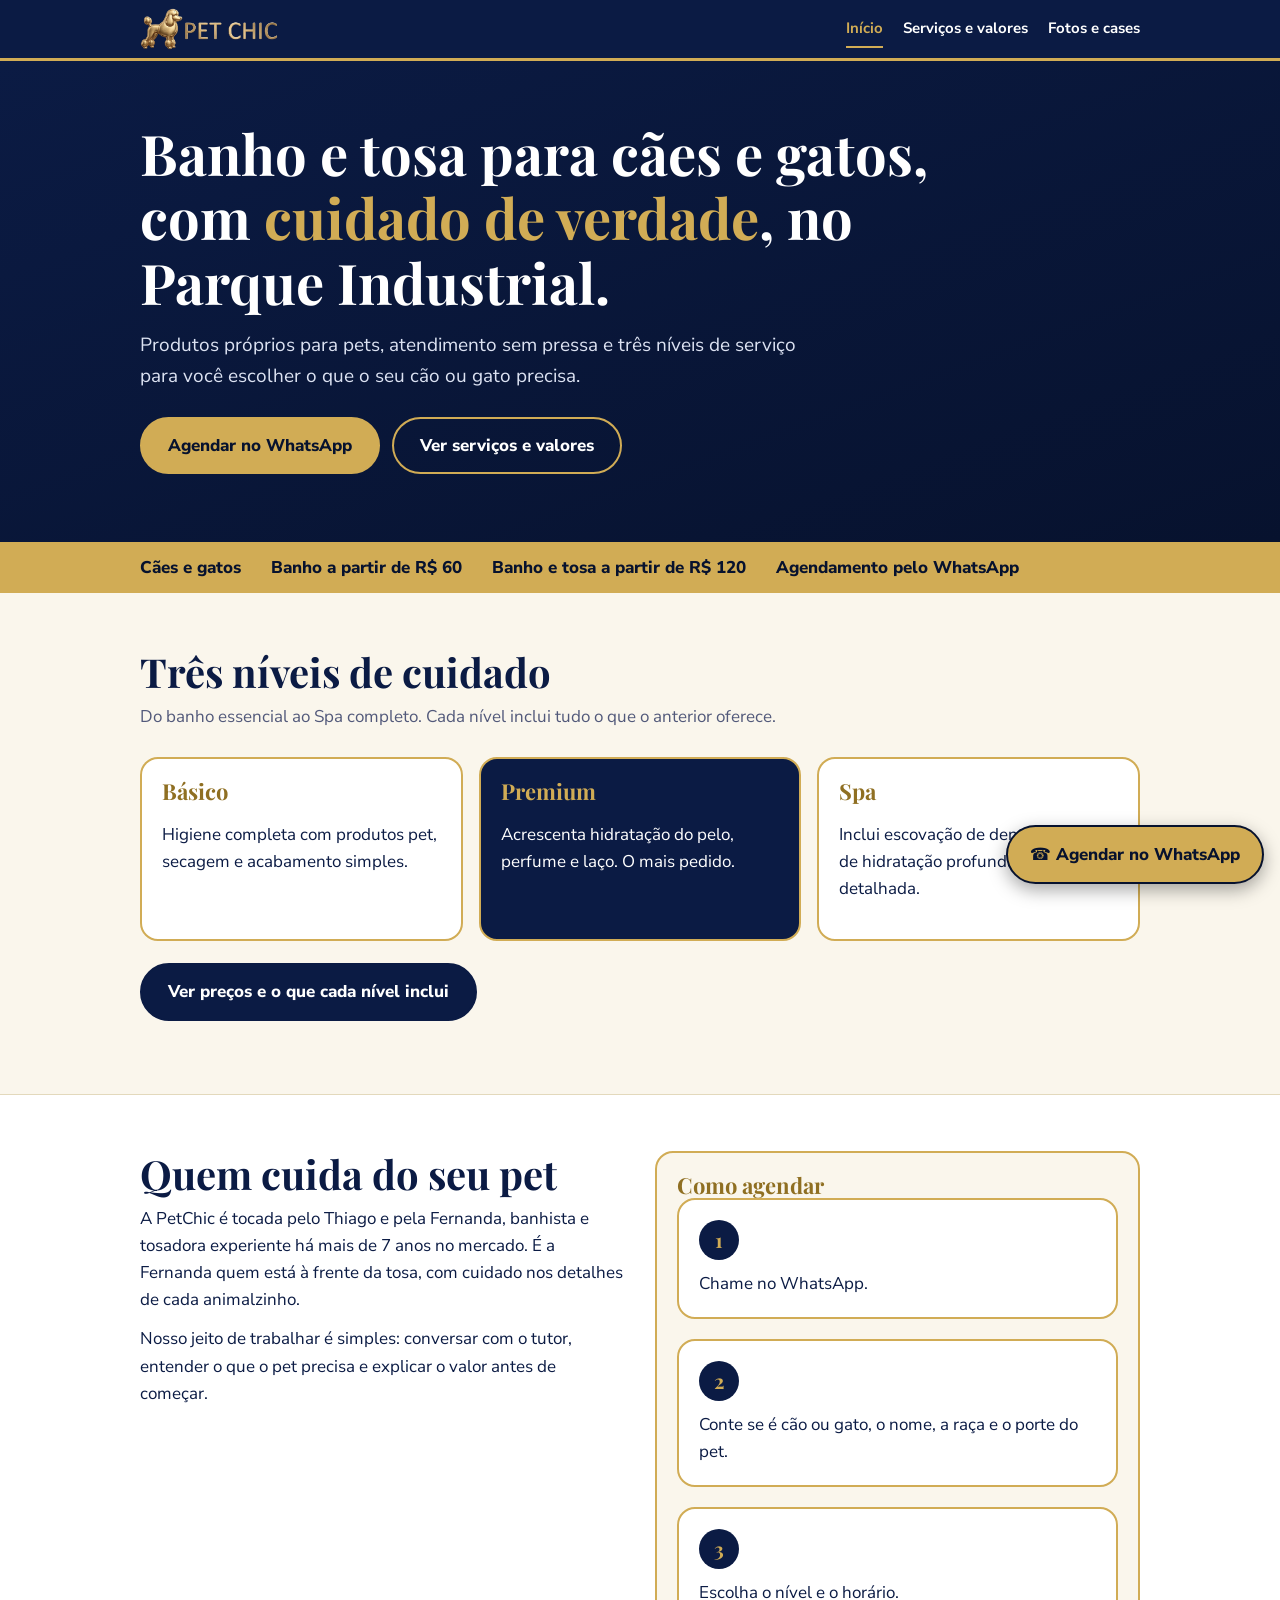
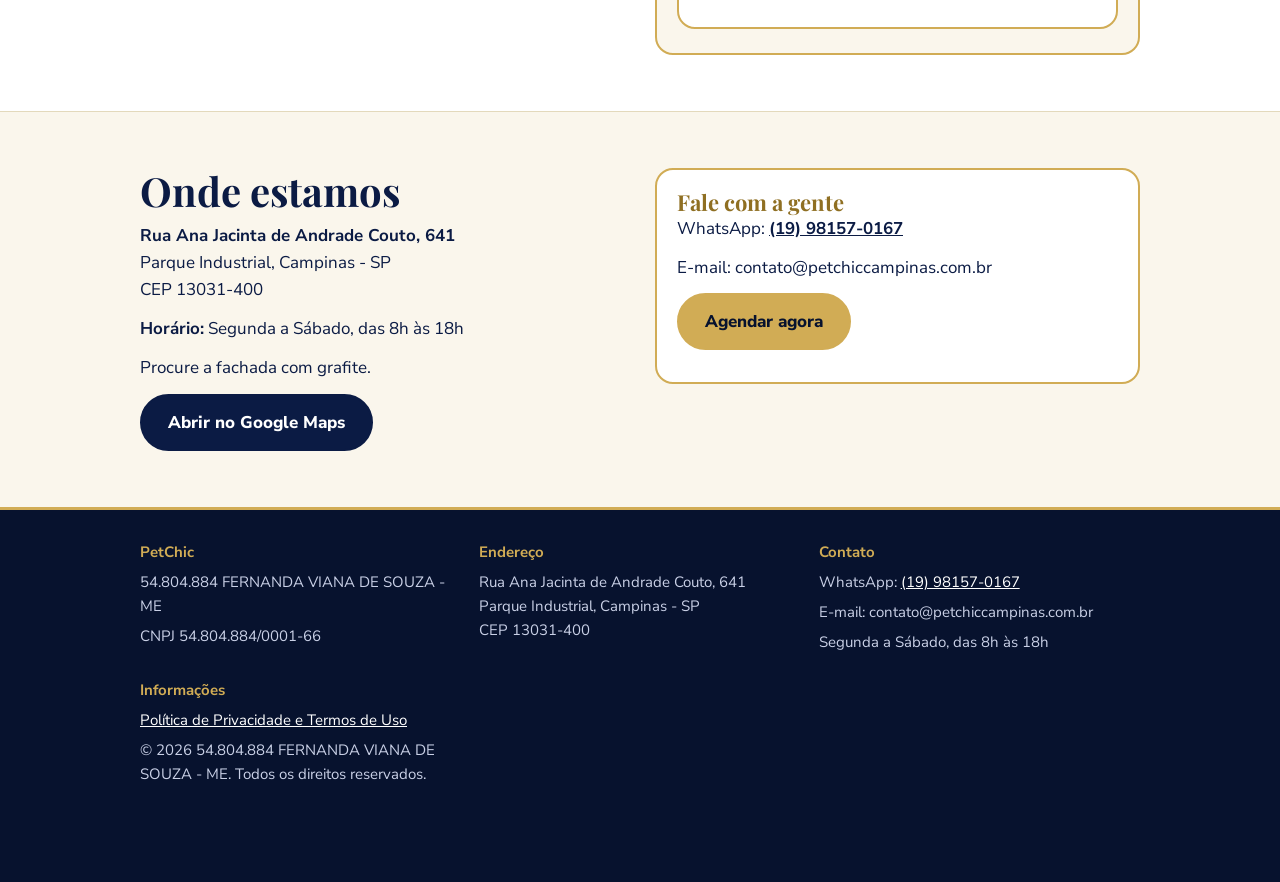
==== commit ee034bea: "Update index.html" ====
--- a/index.html
+++ b/index.html
@@ -18,7 +18,7 @@
 <div class="card"><h3>Como agendar</h3><ol class="steps" style="grid-template-columns:1fr"><li>Chame no WhatsApp.</li><li>Conte se é cão ou gato, o nome, a raça e o porte do pet.</li><li>Escolha o nível e o horário.</li></ol></div></div></section>
 <section><div class="wrap two"><div><h2>Onde estamos</h2><p><b>Rua Ana Jacinta de Andrade Couto, 641</b><br>Parque Industrial, Campinas - SP<br>CEP 13031-400</p><p><b>Horário:</b> Segunda a Sábado, das 8h às 18h</p><p>Procure a fachada com grafite.</p>
 <a class="btn n" href="https://www.google.com/maps/search/?api=1&query=Rua+Ana+Jacinta+de+Andrade+Couto+641+Campinas+SP+13031-400" target="_blank" rel="noopener">Abrir no Google Maps</a></div>
-<div class="card"><h3>Fale com a gente</h3><p>WhatsApp: <a href="https://wa.me/5519981570167?text=Ol%C3%A1%21%20Vim%20pelo%20site%20da%20PetChic%20e%20gostaria%20de%20agendar%20um%20atendimento."><b>(19) 98157-0167</b></a></p><p>E-mail: petchic55@gmail.com</p><p><a class="btn" href="https://wa.me/5519981570167?text=Ol%C3%A1%21%20Vim%20pelo%20site%20da%20PetChic%20e%20gostaria%20de%20agendar%20um%20atendimento." target="_blank" rel="noopener">Agendar agora</a></p></div></div></section></main>
+<div class="card"><h3>Fale com a gente</h3><p>WhatsApp: <a href="https://wa.me/5519981570167?text=Ol%C3%A1%21%20Vim%20pelo%20site%20da%20PetChic%20e%20gostaria%20de%20agendar%20um%20atendimento."><b>(19) 98157-0167</b></a></p><p>E-mail: contato@petchiccampinas.com.br</p><p><a class="btn" href="https://wa.me/5519981570167?text=Ol%C3%A1%21%20Vim%20pelo%20site%20da%20PetChic%20e%20gostaria%20de%20agendar%20um%20atendimento." target="_blank" rel="noopener">Agendar agora</a></p></div></div></section></main>
 <footer><div class="wrap">
 <div><p><b>PetChic</b></p><p>54.804.884 FERNANDA VIANA DE SOUZA - ME</p><p>CNPJ 54.804.884/0001-66</p></div>
 <div><p><b>Endereço</b></p><p>Rua Ana Jacinta de Andrade Couto, 641<br>Parque Industrial, Campinas - SP<br>CEP 13031-400</p></div>
